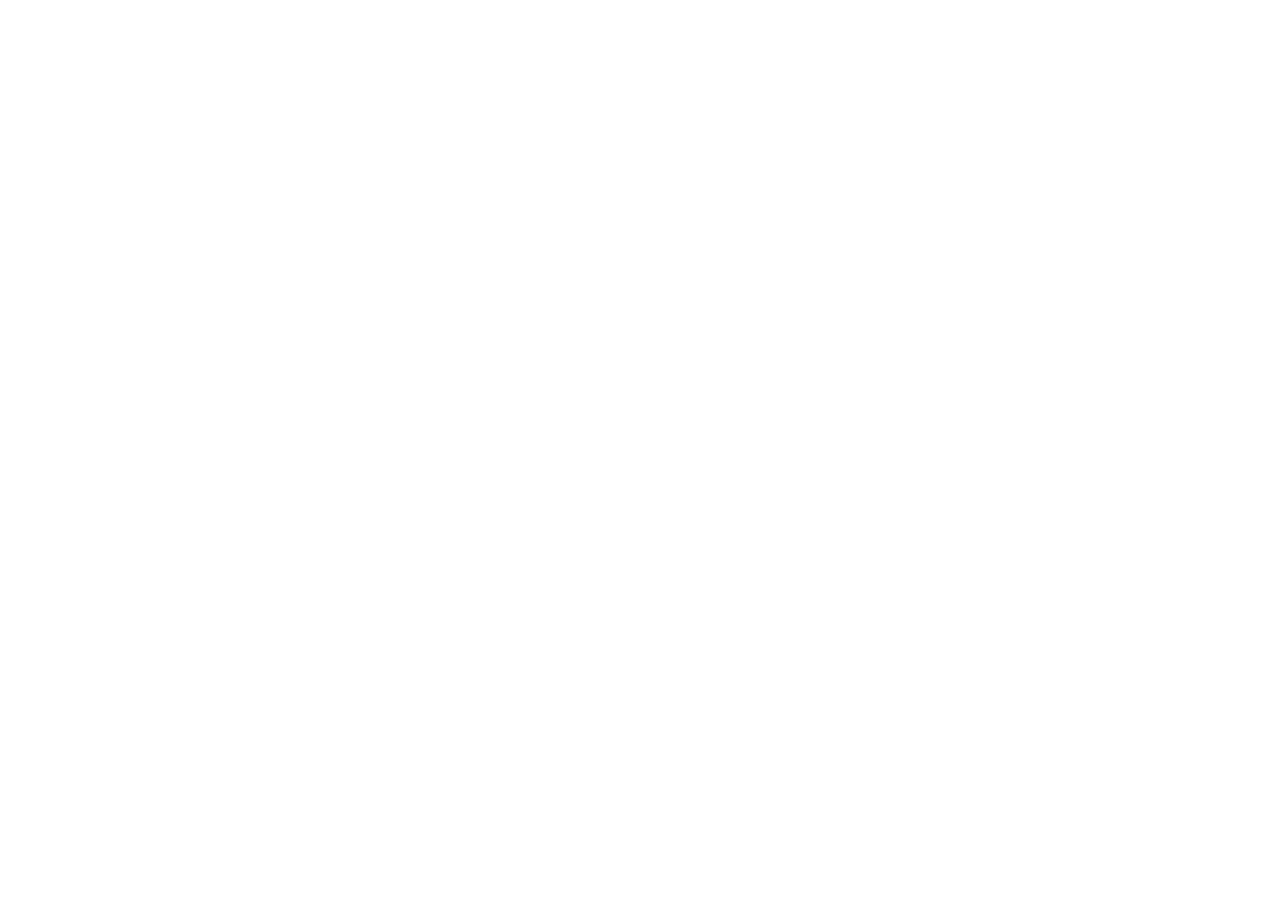
==== index.html @ 3455d383 "first commit" ====
<!DOCTYPE html>
  <html lang="en">
    <head>
      <meta charset="UTF-8" />
      <meta name="viewport" content="width=device-width, initial-scale=1.0" />
      <title>비즈솔루션 홈페이지</title>
    </head>

    <body>
      <div id="root"></div>
      <script type="module" src="/src/main.tsx"></script>
    </body>
  </html>
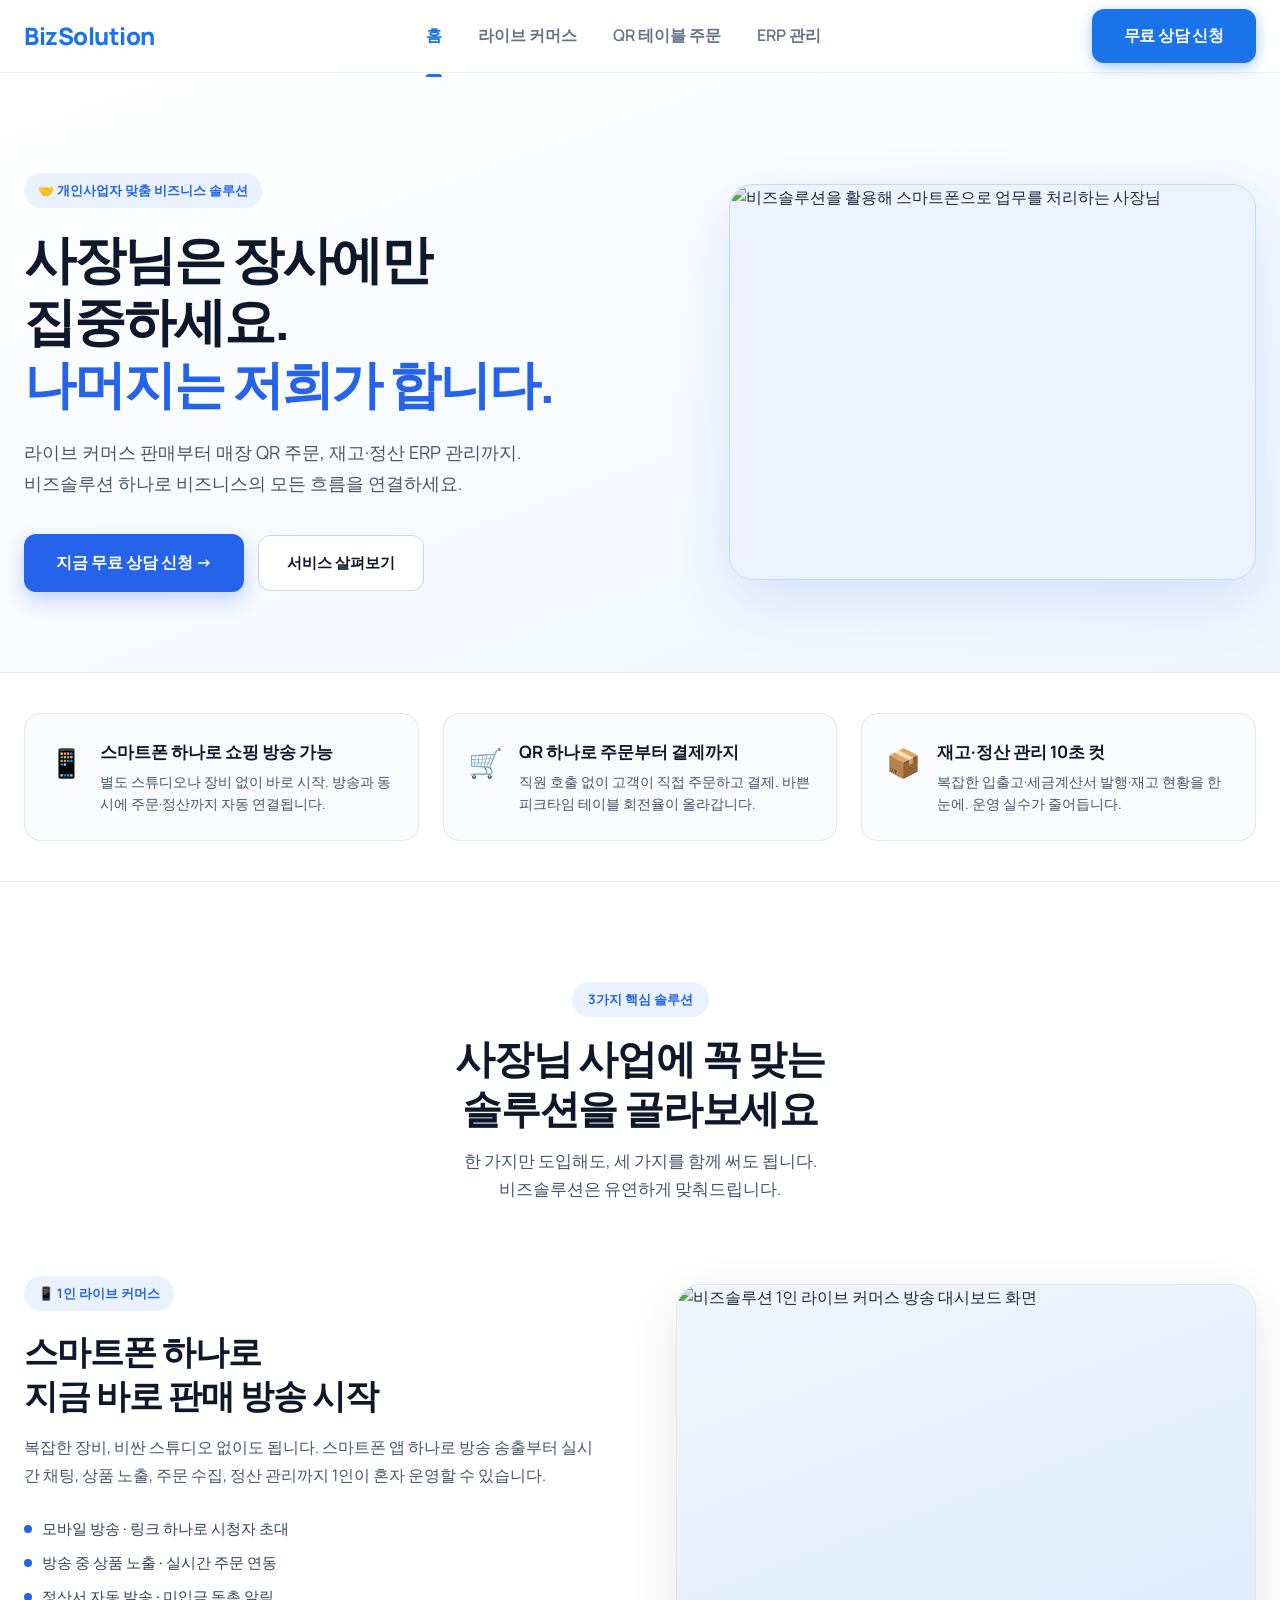
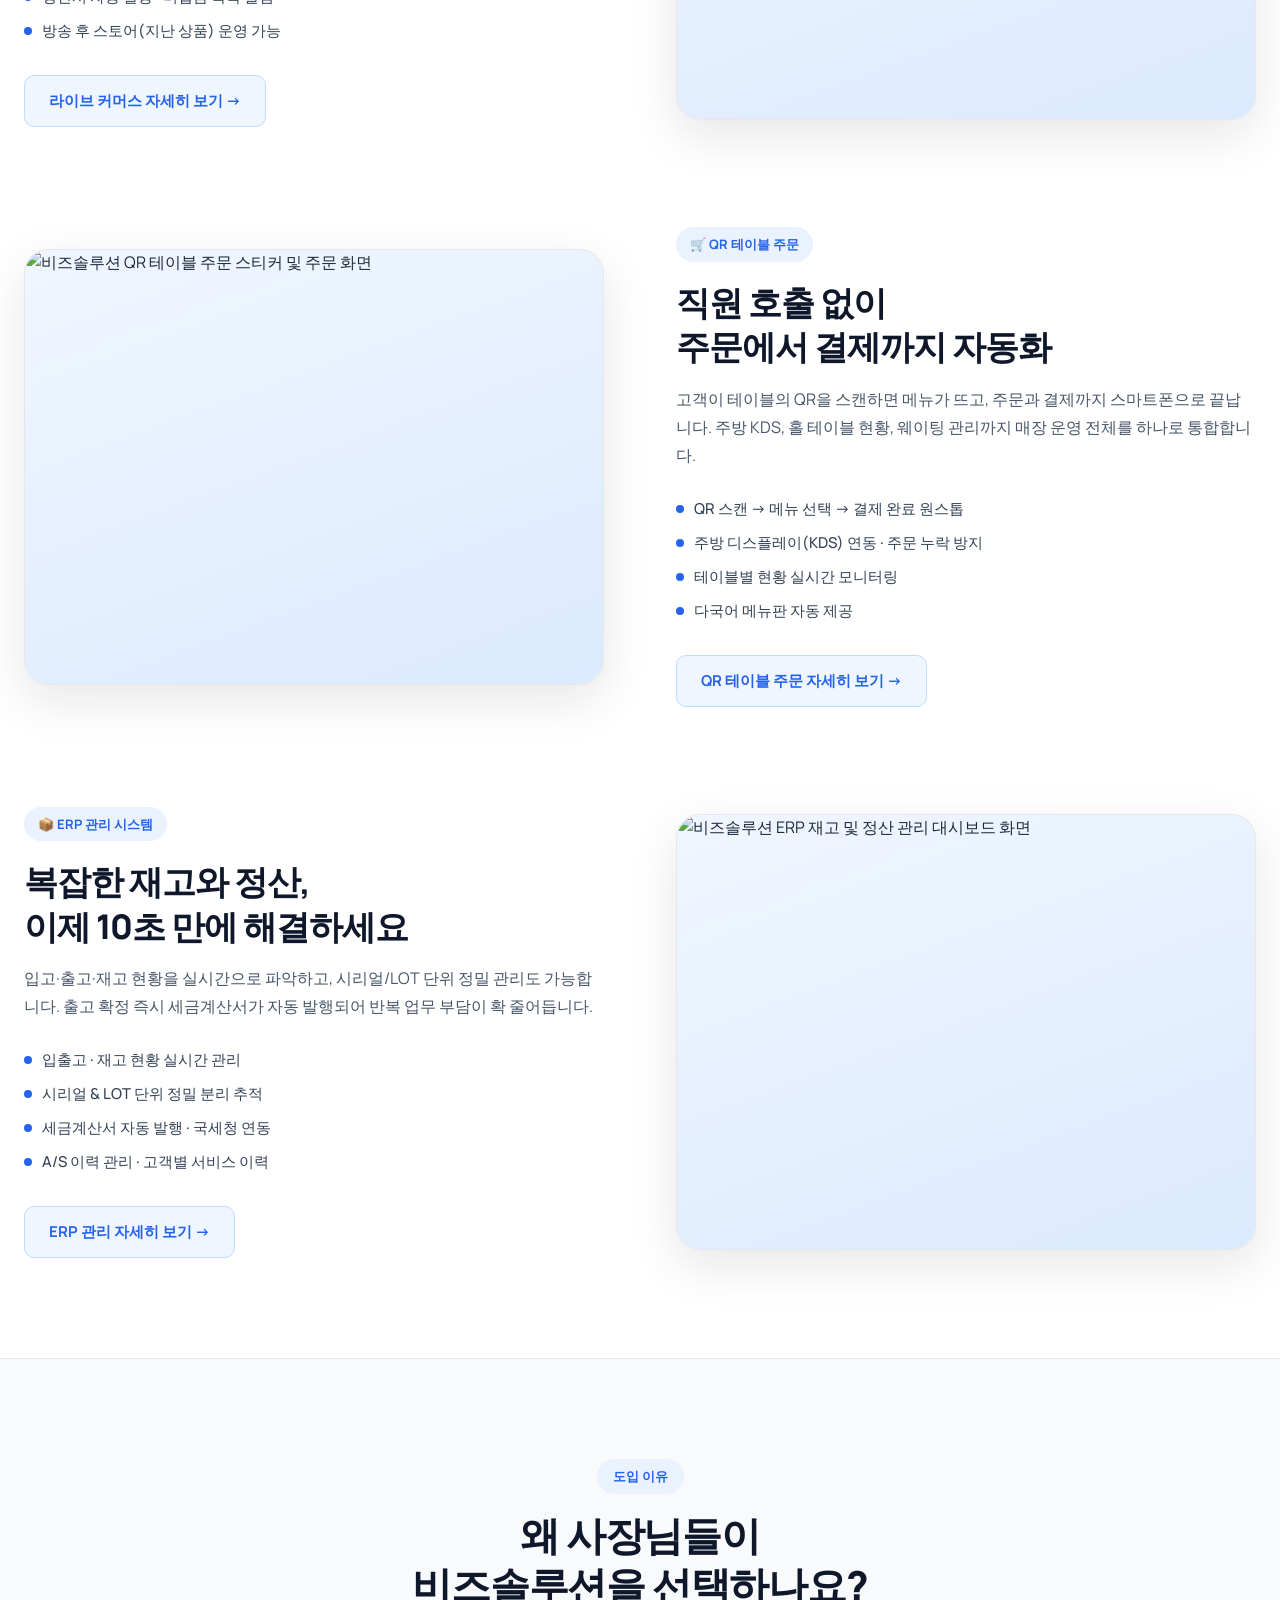
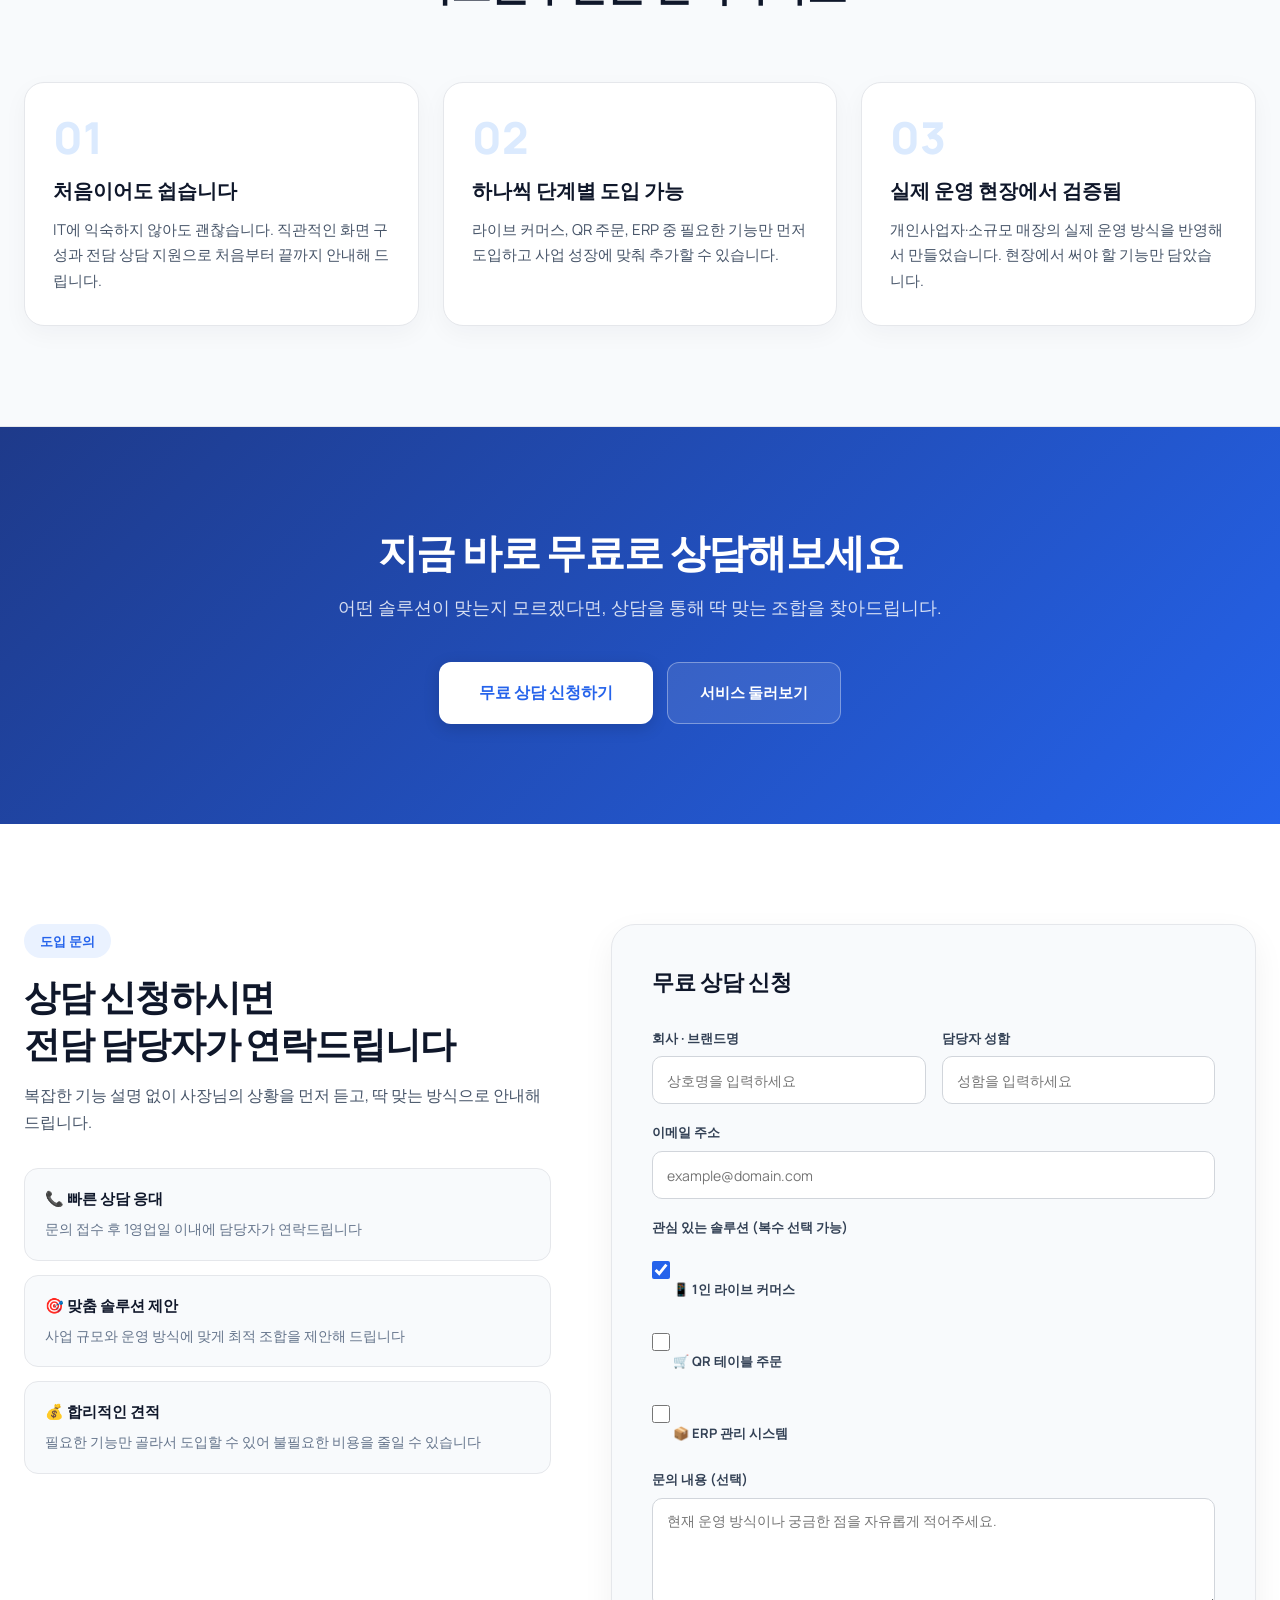
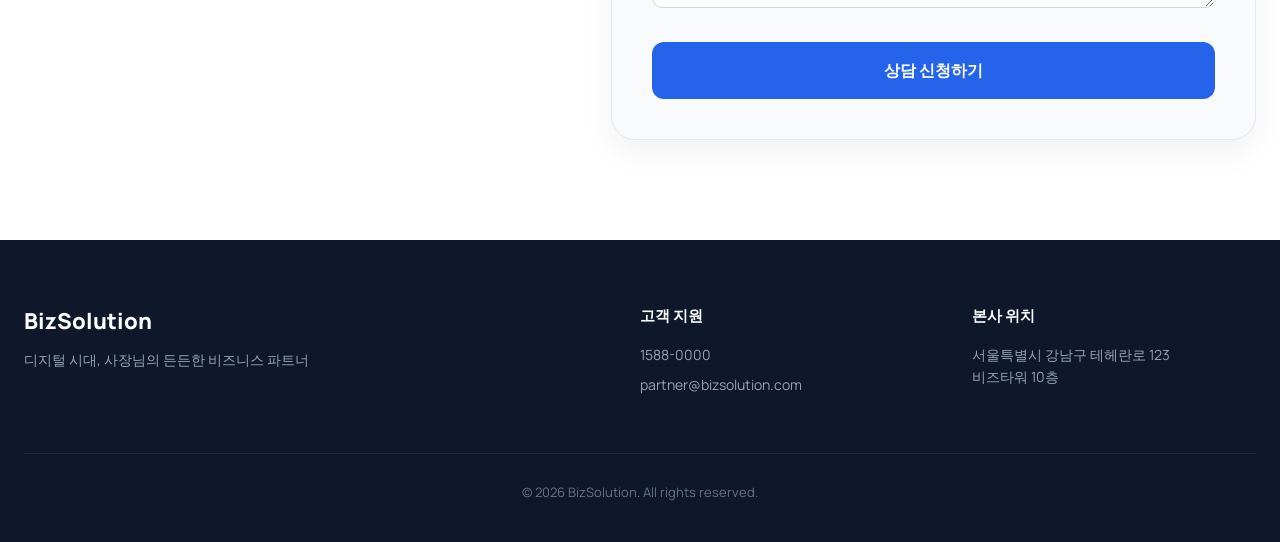
==== commit 24c37387: "chore: move static files to root for Vercel deployment" ====
--- a/index.html
+++ b/index.html
@@ -1,15 +1,1039 @@
-
-  <!DOCTYPE html>
-  <html lang="en">
-    <head>
-      <meta charset="UTF-8" />
-      <meta name="viewport" content="width=device-width, initial-scale=1.0" />
-      <title>비즈솔루션 홈페이지</title>
-    </head>
-
-    <body>
-      <div id="root"></div>
-      <script type="module" src="/src/main.tsx"></script>
-    </body>
-  </html>
-  +<!DOCTYPE html>
+<html lang="ko">
+<head>
+  <meta charset="UTF-8">
+  <meta name="viewport" content="width=device-width, initial-scale=1.0">
+  <title>비즈솔루션 - 사장님의 든든한 비즈니스 파트너</title>
+  <meta name="description" content="라이브 커머스, QR 테이블 주문, ERP 관리까지. 비즈솔루션이 사장님의 장사를 책임집니다.">
+  <link rel="stylesheet" href="css/style.css">
+  <link rel="stylesheet" href="css/components.css">
+  <style>
+    /* ===== 메인 홈 전용 스타일 ===== */
+
+    /* 헤더 */
+    .nav-global .container {
+      display: flex;
+      align-items: center;
+      justify-content: space-between;
+      height: 72px;
+    }
+
+    /* 히어로 섹션 */
+    .hero-main {
+      background: linear-gradient(160deg, #ffffff 0%, #f0f6ff 100%);
+      padding: 100px 0 80px;
+      border-bottom: 1px solid #e5e7eb;
+    }
+
+    .hero-main-grid {
+      display: grid;
+      grid-template-columns: 1.1fr 0.9fr;
+      gap: 60px;
+      align-items: center;
+    }
+
+    .hero-eyebrow {
+      display: inline-flex;
+      align-items: center;
+      gap: 6px;
+      background: #eaf2ff;
+      color: #2563eb;
+      font-size: 13px;
+      font-weight: 700;
+      padding: 7px 14px;
+      border-radius: 999px;
+      margin-bottom: 20px;
+    }
+
+    .hero-main-title {
+      font-size: 52px;
+      font-weight: 900;
+      line-height: 1.2;
+      letter-spacing: -0.04em;
+      color: #0f172a;
+      margin-bottom: 22px;
+    }
+
+    .hero-main-title .accent {
+      color: #2563eb;
+    }
+
+    .hero-main-desc {
+      font-size: 18px;
+      color: #475569;
+      line-height: 1.7;
+      margin-bottom: 36px;
+      max-width: 520px;
+    }
+
+    .hero-cta-group {
+      display: flex;
+      gap: 14px;
+      flex-wrap: wrap;
+      align-items: center;
+    }
+
+    .btn-hero-primary {
+      display: inline-flex;
+      align-items: center;
+      justify-content: center;
+      background: #2563eb;
+      color: #fff;
+      font-size: 16px;
+      font-weight: 700;
+      padding: 16px 32px;
+      border-radius: 12px;
+      border: none;
+      cursor: pointer;
+      text-decoration: none;
+      box-shadow: 0 8px 20px rgba(37, 99, 235, 0.25);
+      transition: all 0.25s ease;
+    }
+
+    .btn-hero-primary:hover {
+      background: #1d4ed8;
+      transform: translateY(-2px);
+      box-shadow: 0 12px 28px rgba(37, 99, 235, 0.32);
+    }
+
+    .btn-hero-secondary {
+      display: inline-flex;
+      align-items: center;
+      justify-content: center;
+      background: #fff;
+      color: #0f172a;
+      font-size: 15px;
+      font-weight: 600;
+      padding: 15px 28px;
+      border-radius: 12px;
+      border: 1px solid #d1d5db;
+      text-decoration: none;
+      transition: all 0.2s ease;
+    }
+
+    .btn-hero-secondary:hover {
+      border-color: #2563eb;
+      color: #2563eb;
+    }
+
+    .hero-visual-box {
+      background: linear-gradient(160deg, #f0f6ff 0%, #dbeafe 100%);
+      border: 1px solid #bfdbfe;
+      border-radius: 24px;
+      min-height: 420px;
+      display: flex;
+      flex-direction: column;
+      align-items: center;
+      justify-content: center;
+      gap: 12px;
+      color: #2563eb;
+      font-size: 15px;
+      font-weight: 600;
+      box-shadow: 0 16px 40px rgba(37, 99, 235, 0.10);
+      padding: 32px;
+    }
+
+    .hero-visual-icon {
+      font-size: 48px;
+      margin-bottom: 8px;
+    }
+
+    /* 요약 카드 띠 */
+    .summary-strip {
+      background: #fff;
+      border-bottom: 1px solid #e5e7eb;
+      padding: 40px 0;
+    }
+
+    .summary-strip-grid {
+      display: grid;
+      grid-template-columns: repeat(3, 1fr);
+      gap: 24px;
+    }
+
+    .strip-card {
+      display: flex;
+      align-items: flex-start;
+      gap: 16px;
+      padding: 24px;
+      background: #f8fafc;
+      border-radius: 16px;
+      border: 1px solid #e5e7eb;
+    }
+
+    .strip-icon {
+      font-size: 28px;
+      flex-shrink: 0;
+      margin-top: 2px;
+    }
+
+    .strip-card h4 {
+      font-size: 17px;
+      font-weight: 700;
+      color: #0f172a;
+      margin-bottom: 6px;
+    }
+
+    .strip-card p {
+      font-size: 14px;
+      color: #475569;
+      line-height: 1.6;
+      margin: 0;
+    }
+
+    /* 서비스 Z-Pattern 섹션 */
+    .services-section {
+      background: #ffffff;
+      padding: 100px 0;
+    }
+
+    .section-header {
+      text-align: center;
+      margin-bottom: 72px;
+    }
+
+    .section-eyebrow {
+      display: inline-flex;
+      align-items: center;
+      background: #eaf2ff;
+      color: #2563eb;
+      font-size: 13px;
+      font-weight: 700;
+      padding: 7px 16px;
+      border-radius: 999px;
+      margin-bottom: 16px;
+    }
+
+    .section-header h2 {
+      font-size: 40px;
+      font-weight: 900;
+      color: #0f172a;
+      letter-spacing: -0.03em;
+      line-height: 1.25;
+      margin-bottom: 14px;
+    }
+
+    .section-header p {
+      font-size: 17px;
+      color: #475569;
+      max-width: 600px;
+      margin: 0 auto;
+      line-height: 1.7;
+    }
+
+    .service-row {
+      display: grid;
+      grid-template-columns: 1fr 1fr;
+      align-items: center;
+      gap: 72px;
+      margin-bottom: 100px;
+    }
+
+    .service-row:last-child {
+      margin-bottom: 0;
+    }
+
+    .service-row.reverse {
+      direction: rtl;
+    }
+
+    .service-row.reverse > * {
+      direction: ltr;
+    }
+
+    .service-tag {
+      display: inline-flex;
+      align-items: center;
+      gap: 6px;
+      background: #eaf2ff;
+      color: #2563eb;
+      font-size: 13px;
+      font-weight: 700;
+      padding: 7px 14px;
+      border-radius: 999px;
+      margin-bottom: 18px;
+    }
+
+    .service-title {
+      font-size: 34px;
+      font-weight: 900;
+      color: #0f172a;
+      line-height: 1.3;
+      letter-spacing: -0.03em;
+      margin-bottom: 16px;
+    }
+
+    .service-desc {
+      font-size: 16px;
+      color: #475569;
+      line-height: 1.75;
+      margin-bottom: 28px;
+    }
+
+    .service-feature-list {
+      list-style: none;
+      padding: 0;
+      margin: 0 0 32px;
+      display: grid;
+      gap: 10px;
+    }
+
+    .service-feature-list li {
+      display: flex;
+      align-items: center;
+      gap: 10px;
+      font-size: 15px;
+      font-weight: 500;
+      color: #334155;
+    }
+
+    .service-feature-list li::before {
+      content: '';
+      width: 8px;
+      height: 8px;
+      border-radius: 50%;
+      background: #2563eb;
+      flex-shrink: 0;
+    }
+
+    .btn-service-link {
+      display: inline-flex;
+      align-items: center;
+      gap: 8px;
+      font-size: 15px;
+      font-weight: 700;
+      color: #2563eb;
+      text-decoration: none;
+      padding: 13px 24px;
+      border-radius: 10px;
+      border: 1.5px solid #bfdbfe;
+      background: #eff6ff;
+      transition: all 0.2s ease;
+    }
+
+    .btn-service-link:hover {
+      background: #2563eb;
+      color: #fff;
+      border-color: #2563eb;
+    }
+
+    .service-visual {
+      border-radius: 24px;
+      overflow: hidden;
+      box-shadow: 0 16px 48px rgba(15, 23, 42, 0.10);
+      border: 1px solid #e5e7eb;
+      background: #f1f5f9;
+      min-height: 380px;
+      display: flex;
+      align-items: center;
+      justify-content: center;
+    }
+
+    .service-visual img {
+      width: 100%;
+      height: 100%;
+      object-fit: cover;
+      display: block;
+      border-radius: 24px;
+      transition: transform 0.3s ease;
+    }
+
+    .service-visual img:hover {
+      transform: scale(1.02);
+    }
+
+    /* 이미지 로딩 실패 시 폴백 배경 */
+    .service-visual img[src] {
+      background: linear-gradient(160deg, #f0f6ff 0%, #dbeafe 100%);
+    }
+
+    /* 히어로 이미지 */
+    .hero-img-wrap {
+      border-radius: 24px;
+      overflow: hidden;
+      box-shadow: 0 20px 60px rgba(37, 99, 235, 0.15);
+      border: 1px solid #bfdbfe;
+      background: #eef4ff;
+    }
+
+    .hero-img-wrap img {
+      width: 100%;
+      height: auto;
+      display: block;
+      min-height: 380px;
+      object-fit: cover;
+      border-radius: 24px;
+      transition: transform 0.4s ease;
+    }
+
+    .hero-img-wrap img:hover {
+      transform: scale(1.01);
+    }
+
+    /* 도입 포인트 (숫자 카드) */
+    .why-section {
+      background: #f8fafc;
+      padding: 100px 0;
+      border-top: 1px solid #e5e7eb;
+      border-bottom: 1px solid #e5e7eb;
+    }
+
+    .why-grid {
+      display: grid;
+      grid-template-columns: repeat(3, 1fr);
+      gap: 24px;
+      margin-top: 56px;
+    }
+
+    .why-card {
+      background: #fff;
+      border: 1px solid #e5e7eb;
+      border-radius: 20px;
+      padding: 32px 28px;
+      box-shadow: 0 8px 24px rgba(15, 23, 42, 0.04);
+      transition: all 0.25s ease;
+    }
+
+    .why-card:hover {
+      transform: translateY(-4px);
+      box-shadow: 0 16px 40px rgba(15, 23, 42, 0.10);
+      border-color: #bfdbfe;
+    }
+
+    .why-num {
+      font-size: 44px;
+      font-weight: 900;
+      color: #dbeafe;
+      line-height: 1;
+      margin-bottom: 16px;
+    }
+
+    .why-card h3 {
+      font-size: 20px;
+      font-weight: 800;
+      color: #0f172a;
+      margin-bottom: 10px;
+    }
+
+    .why-card p {
+      font-size: 15px;
+      color: #475569;
+      line-height: 1.70;
+      margin: 0;
+    }
+
+    /* CTA 배너 */
+    .cta-section {
+      background: linear-gradient(135deg, #1e3a8a 0%, #2563eb 100%);
+      padding: 100px 0;
+      text-align: center;
+    }
+
+    .cta-section h2 {
+      font-size: 40px;
+      font-weight: 900;
+      color: #fff;
+      letter-spacing: -0.03em;
+      line-height: 1.25;
+      margin-bottom: 16px;
+    }
+
+    .cta-section p {
+      font-size: 18px;
+      color: rgba(255, 255, 255, 0.82);
+      margin-bottom: 40px;
+    }
+
+    .cta-btn-group {
+      display: flex;
+      gap: 14px;
+      justify-content: center;
+      flex-wrap: wrap;
+    }
+
+    .btn-cta-white {
+      display: inline-flex;
+      align-items: center;
+      justify-content: center;
+      background: #fff;
+      color: #2563eb;
+      font-size: 16px;
+      font-weight: 800;
+      padding: 18px 40px;
+      border-radius: 12px;
+      border: none;
+      text-decoration: none;
+      transition: all 0.25s ease;
+      box-shadow: 0 4px 16px rgba(0,0,0,0.15);
+    }
+
+    .btn-cta-white:hover {
+      transform: translateY(-2px);
+      box-shadow: 0 8px 24px rgba(0,0,0,0.20);
+    }
+
+    .btn-cta-outline {
+      display: inline-flex;
+      align-items: center;
+      justify-content: center;
+      background: rgba(255,255,255,0.10);
+      color: #fff;
+      font-size: 15px;
+      font-weight: 700;
+      padding: 17px 32px;
+      border-radius: 12px;
+      border: 1.5px solid rgba(255,255,255,0.35);
+      text-decoration: none;
+      transition: all 0.2s ease;
+    }
+
+    .btn-cta-outline:hover {
+      background: rgba(255,255,255,0.18);
+    }
+
+    /* 상담 폼 섹션 */
+    .contact-section {
+      background: #fff;
+      padding: 100px 0;
+    }
+
+    .contact-grid {
+      display: grid;
+      grid-template-columns: 0.9fr 1.1fr;
+      gap: 60px;
+      align-items: start;
+    }
+
+    .contact-info h2 {
+      font-size: 36px;
+      font-weight: 900;
+      color: #0f172a;
+      letter-spacing: -0.03em;
+      line-height: 1.3;
+      margin-bottom: 14px;
+    }
+
+    .contact-info p {
+      font-size: 16px;
+      color: #475569;
+      line-height: 1.7;
+      margin-bottom: 32px;
+    }
+
+    .contact-points {
+      display: grid;
+      gap: 14px;
+    }
+
+    .contact-point {
+      background: #f8fafc;
+      border: 1px solid #e5e7eb;
+      border-radius: 14px;
+      padding: 18px 20px;
+    }
+
+    .contact-point strong {
+      display: block;
+      font-size: 15px;
+      font-weight: 700;
+      color: #0f172a;
+      margin-bottom: 5px;
+    }
+
+    .contact-point span {
+      font-size: 14px;
+      color: #64748b;
+    }
+
+    .contact-form-box {
+      background: #f8fafc;
+      border: 1px solid #e5e7eb;
+      border-radius: 24px;
+      padding: 40px;
+      box-shadow: 0 12px 32px rgba(15, 23, 42, 0.06);
+    }
+
+    .contact-form-box h3 {
+      font-size: 22px;
+      font-weight: 800;
+      color: #0f172a;
+      margin-bottom: 28px;
+    }
+
+    .form-row-2 {
+      display: grid;
+      grid-template-columns: 1fr 1fr;
+      gap: 16px;
+    }
+
+    .field {
+      margin-bottom: 18px;
+    }
+
+    .field label {
+      display: block;
+      font-size: 13px;
+      font-weight: 700;
+      color: #334155;
+      margin-bottom: 8px;
+    }
+
+    .field input,
+    .field textarea,
+    .field select {
+      width: 100%;
+      border: 1px solid #d1d5db;
+      border-radius: 10px;
+      min-height: 48px;
+      padding: 12px 14px;
+      font-size: 14px;
+      font-family: inherit;
+      background: #fff;
+      color: #111827;
+      outline: none;
+      transition: border 0.2s ease;
+    }
+
+    .field input:focus,
+    .field textarea:focus,
+    .field select:focus {
+      border-color: #2563eb;
+      box-shadow: 0 0 0 3px rgba(37, 99, 235, 0.08);
+    }
+
+    .field textarea {
+      min-height: 110px;
+      resize: vertical;
+    }
+
+    /* 관심 솔루션 체크박스 */
+    .interest-group {
+      display: flex;
+      flex-direction: column;
+      gap: 10px;
+      margin-top: 4px;
+    }
+
+    .interest-item {
+      display: flex;
+      align-items: center;
+      gap: 10px;
+      font-size: 14px;
+      font-weight: 500;
+      color: #334155;
+      cursor: pointer;
+    }
+
+    .interest-item input[type="checkbox"] {
+      width: 18px;
+      height: 18px;
+      accent-color: #2563eb;
+      flex-shrink: 0;
+    }
+
+    .btn-form-submit {
+      width: 100%;
+      background: #2563eb;
+      color: #fff;
+      font-size: 16px;
+      font-weight: 800;
+      padding: 17px;
+      border-radius: 12px;
+      border: none;
+      cursor: pointer;
+      transition: all 0.2s ease;
+      margin-top: 8px;
+      font-family: inherit;
+    }
+
+    .btn-form-submit:hover {
+      background: #1d4ed8;
+      transform: translateY(-1px);
+    }
+
+    /* 푸터 */
+    .footer-global {
+      background: #0f172a;
+      color: #fff;
+      padding: 64px 0 40px;
+      margin-top: 0;
+    }
+
+    .footer-global .footer-inner {
+      display: grid;
+      grid-template-columns: 2fr 1fr 1fr;
+      gap: 48px;
+      margin-bottom: 48px;
+    }
+
+    .footer-global .footer-brand {
+      font-size: 22px;
+      font-weight: 900;
+      color: #fff;
+      margin-bottom: 10px;
+    }
+
+    .footer-global .text-muted {
+      color: #94a3b8;
+    }
+
+    .footer-global h4 {
+      font-size: 15px;
+      font-weight: 700;
+      color: #fff;
+      margin-bottom: 16px;
+    }
+
+    .footer-global p {
+      font-size: 14px;
+      color: #94a3b8;
+      margin-bottom: 8px;
+    }
+
+    .footer-global .footer-bottom {
+      border-top: 1px solid rgba(255,255,255,0.08);
+      padding-top: 28px;
+      text-align: center;
+      color: #64748b;
+      font-size: 13px;
+    }
+
+    /* 반응형 */
+    @media (max-width: 1024px) {
+      .hero-main-grid,
+      .service-row,
+      .service-row.reverse,
+      .contact-grid,
+      .footer-global .footer-inner {
+        grid-template-columns: 1fr;
+        direction: ltr;
+      }
+
+      .hero-main-title { font-size: 40px; }
+      .section-header h2 { font-size: 32px; }
+      .service-title { font-size: 28px; }
+      .why-grid { grid-template-columns: 1fr 1fr; }
+    }
+
+    @media (max-width: 768px) {
+      .summary-strip-grid { grid-template-columns: 1fr; }
+      .why-grid { grid-template-columns: 1fr; }
+      .hero-main { padding: 64px 0 48px; }
+      .services-section,
+      .why-section,
+      .cta-section,
+      .contact-section { padding: 64px 0; }
+      .hero-main-title { font-size: 34px; }
+      .form-row-2 { grid-template-columns: 1fr; }
+    }
+  </style>
+</head>
+<body>
+
+  <!-- 헤더 -->
+  <header class="nav-global">
+    <div class="container">
+      <a href="/" class="nav-brand">BizSolution</a>
+      <nav class="nav-links">
+        <a href="/" class="active">홈</a>
+        <a href="/live-commerce">라이브 커머스</a>
+        <a href="/qr-order">QR 테이블 주문</a>
+        <a href="/erp-management">ERP 관리</a>
+      </nav>
+      <a href="#contact" class="btn btn-primary">무료 상담 신청</a>
+    </div>
+  </header>
+
+  <!-- 히어로 -->
+  <section class="hero-main">
+    <div class="container">
+      <div class="hero-main-grid">
+        <div>
+          <div class="hero-eyebrow">🤝 개인사업자 맞춤 비즈니스 솔루션</div>
+          <h1 class="hero-main-title">
+            사장님은 장사에만<br>집중하세요.<br>
+            <span class="accent">나머지는 저희가 합니다.</span>
+          </h1>
+          <p class="hero-main-desc">
+            라이브 커머스 판매부터 매장 QR 주문, 재고·정산 ERP 관리까지.<br>
+            비즈솔루션 하나로 비즈니스의 모든 흐름을 연결하세요.
+          </p>
+          <div class="hero-cta-group">
+            <a href="#contact" class="btn-hero-primary">지금 무료 상담 신청 →</a>
+            <a href="#services" class="btn-hero-secondary">서비스 살펴보기</a>
+          </div>
+        </div>
+
+        <div class="hero-img-wrap">
+          <img
+            src="assets/images/hero-ceo.png"
+            alt="비즈솔루션을 활용해 스마트폰으로 업무를 처리하는 사장님"
+            width="640"
+            height="480"
+            loading="eager"
+          >
+        </div>
+      </div>
+    </div>
+  </section>
+
+  <!-- 요약 3가지 강점 -->
+  <div class="summary-strip">
+    <div class="container">
+      <div class="summary-strip-grid">
+        <div class="strip-card">
+          <div class="strip-icon">📱</div>
+          <div>
+            <h4>스마트폰 하나로 쇼핑 방송 가능</h4>
+            <p>별도 스튜디오나 장비 없이 바로 시작. 방송과 동시에 주문·정산까지 자동 연결됩니다.</p>
+          </div>
+        </div>
+        <div class="strip-card">
+          <div class="strip-icon">🛒</div>
+          <div>
+            <h4>QR 하나로 주문부터 결제까지</h4>
+            <p>직원 호출 없이 고객이 직접 주문하고 결제. 바쁜 피크타임 테이블 회전율이 올라갑니다.</p>
+          </div>
+        </div>
+        <div class="strip-card">
+          <div class="strip-icon">📦</div>
+          <div>
+            <h4>재고·정산 관리 10초 컷</h4>
+            <p>복잡한 입출고·세금계산서 발행·재고 현황을 한눈에. 운영 실수가 줄어듭니다.</p>
+          </div>
+        </div>
+      </div>
+    </div>
+  </div>
+
+  <!-- 서비스 Z-Pattern 소개 -->
+  <section class="services-section" id="services">
+    <div class="container">
+      <div class="section-header">
+        <div class="section-eyebrow">3가지 핵심 솔루션</div>
+        <h2>사장님 사업에 꼭 맞는<br>솔루션을 골라보세요</h2>
+        <p>한 가지만 도입해도, 세 가지를 함께 써도 됩니다.<br>비즈솔루션은 유연하게 맞춰드립니다.</p>
+      </div>
+
+      <!-- 1. 라이브 커머스 (텍스트 좌, 이미지 우) -->
+      <div class="service-row">
+        <div>
+          <div class="service-tag">📱 1인 라이브 커머스</div>
+          <h2 class="service-title">스마트폰 하나로<br>지금 바로 판매 방송 시작</h2>
+          <p class="service-desc">
+            복잡한 장비, 비싼 스튜디오 없이도 됩니다. 스마트폰 앱 하나로 방송 송출부터 실시간 채팅, 상품 노출, 주문 수집, 정산 관리까지 1인이 혼자 운영할 수 있습니다.
+          </p>
+          <ul class="service-feature-list">
+            <li>모바일 방송 · 링크 하나로 시청자 초대</li>
+            <li>방송 중 상품 노출 · 실시간 주문 연동</li>
+            <li>정산서 자동 발송 · 미입금 독촉 알림</li>
+            <li>방송 후 스토어(지난 상품) 운영 가능</li>
+          </ul>
+          <a href="/live-commerce" class="btn-service-link">라이브 커머스 자세히 보기 →</a>
+        </div>
+        <div class="service-visual">
+          <img
+            src="assets/images/live-commerce-screen.png"
+            alt="비즈솔루션 1인 라이브 커머스 방송 대시보드 화면"
+            width="600"
+            height="450"
+            loading="lazy"
+          >
+        </div>
+      </div>
+
+      <!-- 2. QR 테이블 주문 (이미지 좌, 텍스트 우) -->
+      <div class="service-row reverse">
+        <div>
+          <div class="service-tag">🛒 QR 테이블 주문</div>
+          <h2 class="service-title">직원 호출 없이<br>주문에서 결제까지 자동화</h2>
+          <p class="service-desc">
+            고객이 테이블의 QR을 스캔하면 메뉴가 뜨고, 주문과 결제까지 스마트폰으로 끝납니다. 주방 KDS, 홀 테이블 현황, 웨이팅 관리까지 매장 운영 전체를 하나로 통합합니다.
+          </p>
+          <ul class="service-feature-list">
+            <li>QR 스캔 → 메뉴 선택 → 결제 완료 원스톱</li>
+            <li>주방 디스플레이(KDS) 연동 · 주문 누락 방지</li>
+            <li>테이블별 현황 실시간 모니터링</li>
+            <li>다국어 메뉴판 자동 제공</li>
+          </ul>
+          <a href="/qr-order" class="btn-service-link">QR 테이블 주문 자세히 보기 →</a>
+        </div>
+        <div class="service-visual">
+          <img
+            src="assets/images/qr-order-sticker.png"
+            alt="비즈솔루션 QR 테이블 주문 스티커 및 주문 화면"
+            width="600"
+            height="450"
+            loading="lazy"
+          >
+        </div>
+      </div>
+
+      <!-- 3. ERP 관리 (텍스트 좌, 이미지 우) -->
+      <div class="service-row">
+        <div>
+          <div class="service-tag">📦 ERP 관리 시스템</div>
+          <h2 class="service-title">복잡한 재고와 정산,<br>이제 10초 만에 해결하세요</h2>
+          <p class="service-desc">
+            입고·출고·재고 현황을 실시간으로 파악하고, 시리얼/LOT 단위 정밀 관리도 가능합니다. 출고 확정 즉시 세금계산서가 자동 발행되어 반복 업무 부담이 확 줄어듭니다.
+          </p>
+          <ul class="service-feature-list">
+            <li>입출고 · 재고 현황 실시간 관리</li>
+            <li>시리얼 & LOT 단위 정밀 분리 추적</li>
+            <li>세금계산서 자동 발행 · 국세청 연동</li>
+            <li>A/S 이력 관리 · 고객별 서비스 이력</li>
+          </ul>
+          <a href="/erp-management" class="btn-service-link">ERP 관리 자세히 보기 →</a>
+        </div>
+        <div class="service-visual">
+          <img
+            src="assets/images/erp-dashboard.png"
+            alt="비즈솔루션 ERP 재고 및 정산 관리 대시보드 화면"
+            width="600"
+            height="450"
+            loading="lazy"
+          >
+        </div>
+      </div>
+    </div>
+  </section>
+
+  <!-- 왜 비즈솔루션인가 -->
+  <section class="why-section">
+    <div class="container">
+      <div class="section-header">
+        <div class="section-eyebrow">도입 이유</div>
+        <h2>왜 사장님들이<br>비즈솔루션을 선택하나요?</h2>
+      </div>
+      <div class="why-grid">
+        <div class="why-card">
+          <div class="why-num">01</div>
+          <h3>처음이어도 쉽습니다</h3>
+          <p>IT에 익숙하지 않아도 괜찮습니다. 직관적인 화면 구성과 전담 상담 지원으로 처음부터 끝까지 안내해 드립니다.</p>
+        </div>
+        <div class="why-card">
+          <div class="why-num">02</div>
+          <h3>하나씩 단계별 도입 가능</h3>
+          <p>라이브 커머스, QR 주문, ERP 중 필요한 기능만 먼저 도입하고 사업 성장에 맞춰 추가할 수 있습니다.</p>
+        </div>
+        <div class="why-card">
+          <div class="why-num">03</div>
+          <h3>실제 운영 현장에서 검증됨</h3>
+          <p>개인사업자·소규모 매장의 실제 운영 방식을 반영해서 만들었습니다. 현장에서 써야 할 기능만 담았습니다.</p>
+        </div>
+      </div>
+    </div>
+  </section>
+
+  <!-- CTA 배너 -->
+  <section class="cta-section">
+    <div class="container">
+      <h2>지금 바로 무료로 상담해보세요</h2>
+      <p>어떤 솔루션이 맞는지 모르겠다면, 상담을 통해 딱 맞는 조합을 찾아드립니다.</p>
+      <div class="cta-btn-group">
+        <a href="#contact" class="btn-cta-white">무료 상담 신청하기</a>
+        <a href="/live-commerce" class="btn-cta-outline">서비스 둘러보기</a>
+      </div>
+    </div>
+  </section>
+
+  <!-- 상담 폼 -->
+  <section class="contact-section" id="contact">
+    <div class="container">
+      <div class="contact-grid">
+        <div class="contact-info">
+          <div class="section-eyebrow">도입 문의</div>
+          <h2>상담 신청하시면<br>전담 담당자가 연락드립니다</h2>
+          <p>복잡한 기능 설명 없이 사장님의 상황을 먼저 듣고, 딱 맞는 방식으로 안내해 드립니다.</p>
+          <div class="contact-points">
+            <div class="contact-point">
+              <strong>📞 빠른 상담 응대</strong>
+              <span>문의 접수 후 1영업일 이내에 담당자가 연락드립니다</span>
+            </div>
+            <div class="contact-point">
+              <strong>🎯 맞춤 솔루션 제안</strong>
+              <span>사업 규모와 운영 방식에 맞게 최적 조합을 제안해 드립니다</span>
+            </div>
+            <div class="contact-point">
+              <strong>💰 합리적인 견적</strong>
+              <span>필요한 기능만 골라서 도입할 수 있어 불필요한 비용을 줄일 수 있습니다</span>
+            </div>
+          </div>
+        </div>
+
+        <div class="contact-form-box">
+          <h3>무료 상담 신청</h3>
+          <form id="inquiryForm">
+            <div class="form-row-2">
+              <div class="field">
+                <label for="companyName">회사 · 브랜드명</label>
+                <input type="text" id="companyName" class="form-control" required placeholder="상호명을 입력하세요">
+              </div>
+              <div class="field">
+                <label for="managerName">담당자 성함</label>
+                <input type="text" id="managerName" class="form-control" required placeholder="성함을 입력하세요">
+              </div>
+            </div>
+
+            <div class="field">
+              <label for="email">이메일 주소</label>
+              <input type="email" id="email" class="form-control" required placeholder="example@domain.com">
+            </div>
+
+            <div class="field">
+              <label>관심 있는 솔루션 (복수 선택 가능)</label>
+              <div class="interest-group">
+                <label class="interest-item">
+                  <input type="checkbox" name="interest" value="live" checked>
+                  <span>📱 1인 라이브 커머스</span>
+                </label>
+                <label class="interest-item">
+                  <input type="checkbox" name="interest" value="qr">
+                  <span>🛒 QR 테이블 주문</span>
+                </label>
+                <label class="interest-item">
+                  <input type="checkbox" name="interest" value="erp">
+                  <span>📦 ERP 관리 시스템</span>
+                </label>
+              </div>
+            </div>
+
+            <div class="field">
+              <label for="message">문의 내용 (선택)</label>
+              <textarea id="message" class="form-control" placeholder="현재 운영 방식이나 궁금한 점을 자유롭게 적어주세요."></textarea>
+            </div>
+
+            <button type="submit" class="btn-form-submit">상담 신청하기</button>
+          </form>
+        </div>
+      </div>
+    </div>
+  </section>
+
+  <!-- 푸터 -->
+  <footer class="footer-global">
+    <div class="container">
+      <div class="footer-inner">
+        <div>
+          <div class="footer-brand">BizSolution</div>
+          <p class="text-muted">디지털 시대, 사장님의 든든한 비즈니스 파트너</p>
+        </div>
+        <div>
+          <h4>고객 지원</h4>
+          <p>1588-0000</p>
+          <p>partner@bizsolution.com</p>
+        </div>
+        <div>
+          <h4>본사 위치</h4>
+          <p>서울특별시 강남구 테헤란로 123<br>비즈타워 10층</p>
+        </div>
+      </div>
+      <div class="footer-bottom">
+        &copy; 2026 BizSolution. All rights reserved.
+      </div>
+    </div>
+  </footer>
+
+  <script src="js/main.js"></script>
+</body>
+</html>
--- a/css/style.css
+++ b/css/style.css
@@ -0,0 +1,246 @@
+@import url('https://fonts.googleapis.com/css2?family=Manrope:wght@400;500;600;700;800&display=swap');
+@import url('https://cdn.jsdelivr.net/gh/orioncactus/pretendard/dist/web/static/pretendard.css');
+
+:root {
+  --primary-color: #1A73E8;
+  --primary-dark: #0f172a;
+  --secondary-bg: #f8fafc;
+  --text-main: #1e293b;
+  --text-muted: #64748b;
+  --border-color: #e2e8f0;
+  --white: #FFFFFF;
+  --max-width: 1280px;
+  --card-radius: 20px;
+  --button-radius: 12px;
+  --shadow-sm: 0 4px 6px -1px rgba(0, 0, 0, 0.05);
+  --shadow-md: 0 10px 15px -3px rgba(0, 0, 0, 0.05);
+  --shadow-lg: 0 20px 40px -5px rgba(0, 0, 0, 0.08);
+}
+
+* {
+  margin: 0;
+  padding: 0;
+  box-sizing: border-box;
+}
+
+body {
+  font-family: 'Pretendard', 'Manrope', -apple-system, sans-serif;
+  color: var(--text-main);
+  line-height: 1.6;
+  background-color: var(--white);
+  -webkit-font-smoothing: antialiased;
+}
+
+a {
+  text-decoration: none;
+  color: inherit;
+  transition: all 0.3s ease;
+}
+
+ul {
+  list-style: none;
+}
+
+.container {
+  max-width: var(--max-width);
+  margin: 0 auto;
+  padding: 0 24px;
+}
+
+img {
+  max-width: 100%;
+  height: auto;
+  display: block;
+}
+
+/* Layout Classes */
+.nav-global {
+  border-bottom: 1px solid rgba(226, 232, 240, 0.6);
+  background-color: rgba(255, 255, 255, 0.9);
+  backdrop-filter: blur(12px);
+  position: sticky;
+  top: 0;
+  z-index: 999;
+  transition: all 0.3s ease;
+}
+
+.nav-global .container {
+  display: flex;
+  justify-content: space-between;
+  align-items: center;
+  height: 80px;
+}
+
+.nav-brand {
+  font-size: 1.5rem;
+  font-weight: 800;
+  color: var(--primary-color);
+  letter-spacing: -0.5px;
+}
+
+.nav-links {
+  display: flex;
+  gap: 36px;
+}
+
+.nav-links a {
+  font-weight: 600;
+  color: var(--text-muted);
+  position: relative;
+}
+
+.nav-links a:hover,
+.nav-links a.active {
+  color: var(--primary-color);
+}
+
+.nav-links a.active::after {
+  content: '';
+  position: absolute;
+  bottom: -28px;
+  left: 0;
+  width: 100%;
+  height: 3px;
+  background: var(--primary-color);
+  border-radius: 3px 3px 0 0;
+}
+
+@media (max-width: 900px) {
+  .nav-links {
+    display: none;
+  }
+}
+
+.footer-global {
+  background-color: var(--primary-dark);
+  color: var(--white);
+  padding: 80px 0 40px;
+  margin-top: 80px;
+}
+
+.footer-global .text-muted {
+  color: #94a3b8;
+}
+
+.footer-inner {
+  display: grid;
+  grid-template-columns: 2fr 1fr 1fr;
+  gap: 60px;
+  margin-bottom: 60px;
+}
+
+.footer-brand {
+  font-size: 1.5rem;
+  font-weight: 800;
+  color: var(--white);
+  margin-bottom: 16px;
+}
+
+.footer-inner h4 {
+  font-size: 1.1rem;
+  margin-bottom: 24px;
+  color: var(--white);
+}
+
+.footer-inner p {
+  color: #94a3b8;
+  margin-bottom: 12px;
+}
+
+.footer-bottom {
+  text-align: center;
+  padding-top: 32px;
+  border-top: 1px solid rgba(255, 255, 255, 0.1);
+  color: #64748b;
+  font-size: 0.9rem;
+}
+
+/* Common Sections */
+.section-hero {
+  padding: 140px 0 100px;
+  background: linear-gradient(135deg, var(--secondary-bg) 0%, #ebf4ff 100%);
+  text-align: center;
+  position: relative;
+  overflow: hidden;
+}
+
+.section-hero::before {
+  content: '';
+  position: absolute;
+  top: -20%;
+  right: -10%;
+  width: 600px;
+  height: 600px;
+  background: radial-gradient(circle, rgba(26, 115, 232, 0.1) 0%, transparent 60%);
+  border-radius: 50%;
+  z-index: 0;
+}
+
+.section-hero .container {
+  position: relative;
+  z-index: 1;
+}
+
+.section-hero h1 {
+  font-size: 3.5rem;
+  font-weight: 800;
+  margin-bottom: 24px;
+  line-height: 1.25;
+  letter-spacing: -1px;
+}
+
+.section-hero p {
+  font-size: 1.25rem;
+  color: var(--text-muted);
+  margin-bottom: 48px;
+  max-width: 600px;
+  margin-left: auto;
+  margin-right: auto;
+}
+
+.section-features {
+  padding: 120px 0;
+}
+
+.section-title {
+  text-align: center;
+  font-size: 2.5rem;
+  font-weight: 800;
+  margin-bottom: 64px;
+  letter-spacing: -0.5px;
+}
+
+.section-process {
+  padding: 120px 0;
+  background-color: var(--secondary-bg);
+}
+
+.section-cta {
+  padding: 120px 0;
+  text-align: center;
+  background: linear-gradient(135deg, var(--primary-color) 0%, #0d47a1 100%);
+  color: var(--white);
+}
+
+.section-cta h2 {
+  font-size: 2.5rem;
+  margin-bottom: 24px;
+  font-weight: 800;
+}
+
+.section-cta p {
+  font-size: 1.2rem;
+  margin-bottom: 48px;
+  opacity: 0.9;
+}
+
+@media (max-width: 768px) {
+  .section-hero h1 {
+    font-size: 2.5rem;
+  }
+
+  .footer-inner {
+    grid-template-columns: 1fr;
+    gap: 40px;
+  }
+}
--- a/css/components.css
+++ b/css/components.css
@@ -0,0 +1,163 @@
+/* css/components.css */
+
+/* Buttons */
+.btn {
+  display: inline-flex;
+  align-items: center;
+  justify-content: center;
+  padding: 14px 32px;
+  font-weight: 700;
+  border-radius: var(--button-radius);
+  cursor: pointer;
+  transition: all 0.3s cubic-bezier(0.4, 0, 0.2, 1);
+  border: none;
+  font-size: 1rem;
+  letter-spacing: -0.2px;
+}
+
+.btn-primary {
+  background-color: var(--primary-color);
+  color: var(--white);
+  box-shadow: 0 4px 14px 0 rgba(26, 115, 232, 0.39);
+}
+
+.btn-outline {
+  background-color: transparent;
+  color: var(--primary-color);
+  border: 2px solid rgba(26, 115, 232, 0.2);
+}
+
+.btn-white {
+  background-color: var(--white);
+  color: var(--primary-color);
+  box-shadow: 0 4px 14px 0 rgba(0,0,0,0.1);
+}
+
+.btn:hover {
+  transform: translateY(-2px);
+}
+
+.btn-primary:hover {
+  box-shadow: 0 6px 20px rgba(26, 115, 232, 0.4);
+  background-color: #1557b0;
+}
+
+.btn-outline:hover {
+  background-color: rgba(26, 115, 232, 0.05);
+  border-color: var(--primary-color);
+}
+
+.btn-white:hover {
+  box-shadow: 0 6px 20px rgba(0,0,0,0.15);
+}
+
+/* Cards */
+.card {
+  background: var(--white);
+  border-radius: var(--card-radius);
+  border: 1px solid var(--border-color);
+  padding: 40px 32px;
+  transition: all 0.3s cubic-bezier(0.4, 0, 0.2, 1);
+  box-shadow: var(--shadow-sm);
+}
+
+.card:hover {
+  transform: translateY(-8px);
+  box-shadow: var(--shadow-lg);
+  border-color: transparent;
+}
+
+.card-image-placeholder {
+  width: 100%;
+  height: 220px;
+  background: linear-gradient(135deg, #f1f5f9, #e2e8f0);
+  border-radius: 12px;
+  margin-bottom: 32px;
+  display: flex;
+  align-items: center;
+  justify-content: center;
+  color: var(--text-muted);
+  font-weight: 600;
+  font-size: 1.1rem;
+}
+
+.card h3 {
+  font-size: 1.4rem;
+  margin-bottom: 16px;
+  font-weight: 700;
+  color: var(--primary-dark);
+}
+
+.card p {
+  color: var(--text-muted);
+  margin-bottom: 24px;
+}
+
+/* Grids */
+.grid-3 {
+  display: grid;
+  grid-template-columns: repeat(auto-fit, minmax(320px, 1fr));
+  gap: 32px;
+}
+
+/* Forms */
+.form-inquiry {
+  max-width: 600px;
+  margin: 0 auto;
+  background: var(--white);
+  padding: 48px;
+  border-radius: var(--card-radius);
+  border: 1px solid var(--border-color);
+  box-shadow: var(--shadow-lg);
+}
+
+.form-group {
+  margin-bottom: 24px;
+}
+
+.form-label {
+  display: block;
+  margin-bottom: 8px;
+  font-weight: 600;
+  text-align: left;
+  color: var(--text-main);
+}
+
+.form-control {
+  width: 100%;
+  padding: 16px;
+  border: 1px solid var(--border-color);
+  border-radius: var(--button-radius);
+  font-family: inherit;
+  font-size: 1rem;
+  transition: all 0.3s ease;
+  outline: none;
+  background: #f8fafc;
+}
+
+.form-control:focus {
+  border-color: var(--primary-color);
+  background: var(--white);
+  box-shadow: 0 0 0 4px rgba(26,115,232,0.1);
+}
+
+textarea.form-control {
+  resize: vertical;
+  min-height: 140px;
+}
+
+.error-message {
+  color: #ef4444;
+  font-size: 0.875rem;
+  margin-top: 6px;
+  display: none;
+  text-align: left;
+}
+
+.form-control.is-invalid {
+  border-color: #ef4444;
+}
+
+.form-control.is-invalid + .error-message {
+  display: block;
+}
